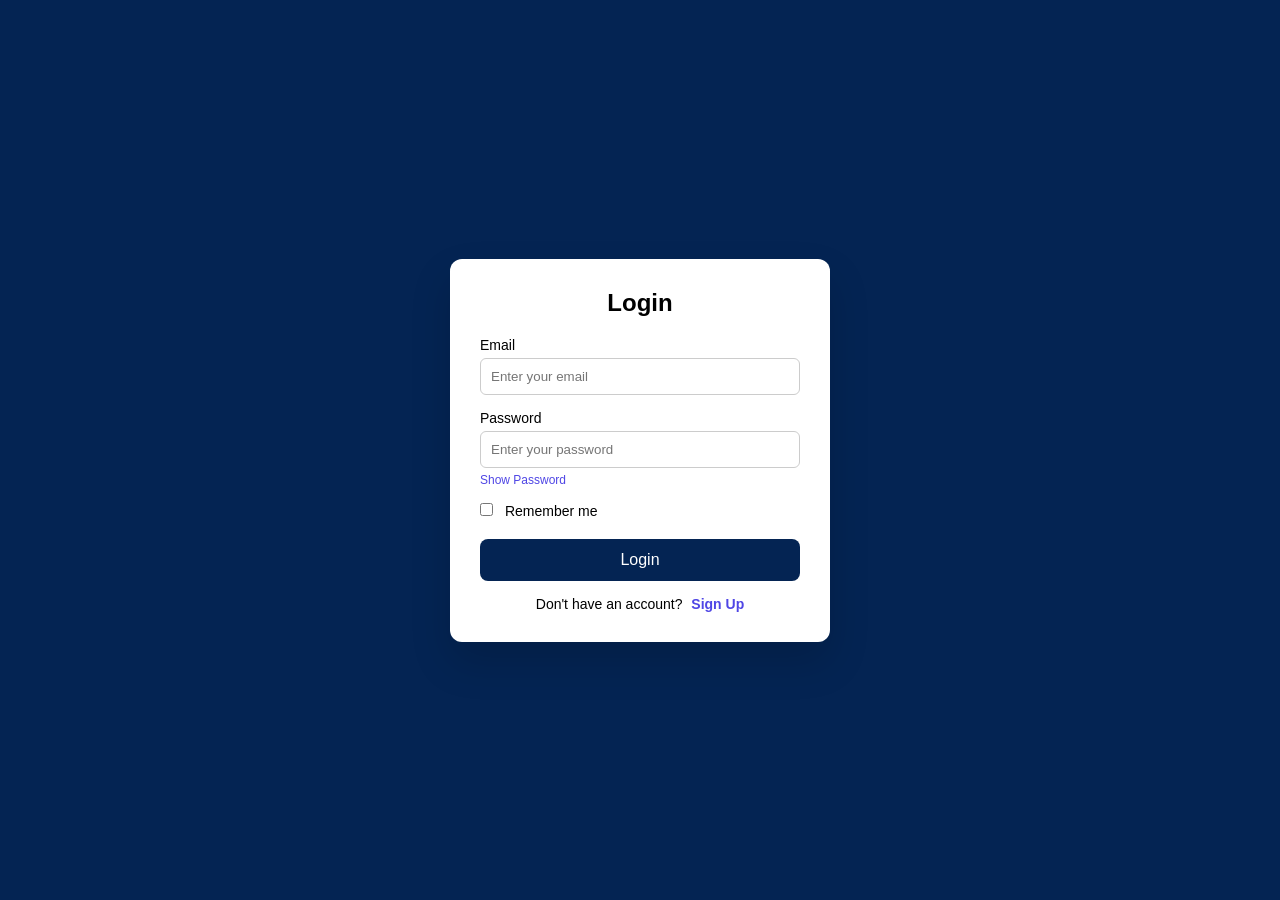
==== profile.html @ 387e7965 "初始化项目：上传glm" ====
<!DOCTYPE html>
<html lang="en">

<head>
    <meta charset="UTF-8" />
    <meta name="viewport" content="width=device-width, initial-scale=1.0" />
    <title>Profile</title>
    <link rel="stylesheet" href="style.css" />
</head>

<body>
    <div class="container profile-container">
        <div class="profile-header">
            <div class="avatar" id="avatar"></div>
            <h2 id="userName">Loading...</h2>
            <p class="user-email" id="userEmail"></p>
        </div>

        <div class="profile-info">
            <div class="info-item">
                <span class="info-label">Account Created</span>
                <span class="info-value" id="createdAt">-</span>
            </div>
            <div class="info-item">
                <span class="info-label">Last Login</span>
                <span class="info-value" id="lastLogin">-</span>
            </div>
        </div>

        <div class="profile-actions">
            <button class="btn-logout" id="logoutBtn">Logout</button>
        </div>

        <div class="success" id="successMsg"></div>
    </div>

    <script>
        const CURRENT_USER_KEY = "currentUser";
        const USERS_KEY = "users";

        function getCurrentUser() {
            const user = localStorage.getItem(CURRENT_USER_KEY);
            return user ? JSON.parse(user) : null;
        }

        function clearCurrentUser() {
            localStorage.removeItem(CURRENT_USER_KEY);
        }

        function findUserById(id) {
            const users = localStorage.getItem(USERS_KEY);
            if (users) {
                const parsed = JSON.parse(users);
                return parsed.find(u => u.id === id);
            }
            return null;
        }

        function formatDate(isoString) {
            if (!isoString) return "-";
            const date = new Date(isoString);
            return date.toLocaleDateString("en-US", {
                year: "numeric",
                month: "long",
                day: "numeric",
                hour: "2-digit",
                minute: "2-digit"
            });
        }

        function checkAuth() {
            const currentUser = getCurrentUser();
            if (!currentUser) {
                window.location.href = "index.html";
                return null;
            }
            return currentUser;
        }

        function displayUserInfo(currentUser) {
            const fullUser = findUserById(currentUser.id);
            
            document.getElementById("userName").innerText = currentUser.name || "User";
            document.getElementById("userEmail").innerText = currentUser.email || "";
            
            const initial = currentUser.name ? currentUser.name.charAt(0).toUpperCase() : "U";
            document.getElementById("avatar").innerText = initial;
            
            if (fullUser) {
                document.getElementById("createdAt").innerText = formatDate(fullUser.createdAt);
            }
            
            document.getElementById("lastLogin").innerText = formatDate(currentUser.loginAt);
        }

        function logout() {
            clearCurrentUser();
            window.location.href = "index.html";
        }

        document.addEventListener("DOMContentLoaded", function () {
            const currentUser = checkAuth();
            if (currentUser) {
                displayUserInfo(currentUser);
            }

            document.getElementById("logoutBtn").addEventListener("click", logout);
        });
    </script>
</body>

</html>
---- style.css ----
* {
  margin: 0;
  padding: 0;
  box-sizing: border-box;
  font-family: "Segoe UI", sans-serif;
}

body::-webkit-scrollbar {
  display: none;
}

body {
  min-height: 100vh;
  display: flex;
  justify-content: center;
  align-items: center;
  background: #042453;
}

.container {
  background: #ffffff;
  width: 380px;
  padding: 30px;
  border-radius: 12px;
  box-shadow: 0 20px 40px rgba(0, 0, 0, 0.15);
}

h2 {
  text-align: center;
  margin-bottom: 20px;
}

.input-group {
  margin-bottom: 15px;
}

.input-group label {
  display: block;
  font-size: 14px;
  margin-bottom: 5px;
}

.input-group input {
  width: 100%;
  padding: 10px;
  border-radius: 6px;
  border: 1px solid #ccc;
  outline: none;
}

.input-group input:focus {
  border-color: #6366f1;
}

.error {
  color: red;
  font-size: 12px;
  margin-top: 5px;
  display: none;
}

button {
  width: 100%;
  padding: 12px;
  background: #042453;
  color: white;
  border: none;
  border-radius: 8px;
  font-size: 16px;
  cursor: pointer;
  margin-top: 10px;
}

button:hover {
  background: #4338ca;
}

.toggle {
  text-align: center;
  margin-top: 15px;
  font-size: 14px;
}

.toggle-link {
  color: #4f46e5;
  cursor: pointer;
  font-weight: bold;
  margin-left: 5px;
}

.success {
  text-align: center;
  color: green;
  margin-top: 10px;
  display: none;
}

.password-toggle {
  font-size: 12px;
  color: #4f46e5;
  cursor: pointer;
  margin-top: 5px;
  display: inline-block;
}

#nameGroup {
  display: none;
}

#confirmGroup {
  display: none;
}

.checkbox-group {
  margin-bottom: 10px;
}

.checkbox-label {
  display: flex;
  align-items: center;
  cursor: pointer;
  font-size: 14px;
}

.checkbox-label input[type="checkbox"] {
  width: auto;
  margin-right: 8px;
  cursor: pointer;
}

.profile-container {
  width: 400px;
}

.profile-header {
  text-align: center;
  margin-bottom: 25px;
}

.avatar {
  width: 80px;
  height: 80px;
  background: linear-gradient(135deg, #042453, #4f46e5);
  border-radius: 50%;
  display: flex;
  justify-content: center;
  align-items: center;
  margin: 0 auto 15px;
  font-size: 32px;
  color: white;
  font-weight: bold;
}

.profile-header h2 {
  margin-bottom: 5px;
  color: #042453;
}

.user-email {
  color: #666;
  font-size: 14px;
}

.profile-info {
  background: #f8f9fa;
  border-radius: 8px;
  padding: 15px;
  margin-bottom: 20px;
}

.info-item {
  display: flex;
  justify-content: space-between;
  padding: 10px 0;
  border-bottom: 1px solid #e9ecef;
}

.info-item:last-child {
  border-bottom: none;
}

.info-label {
  color: #666;
  font-size: 14px;
}

.info-value {
  color: #042453;
  font-size: 14px;
  font-weight: 500;
}

.profile-actions {
  margin-top: 20px;
}

.btn-logout {
  background: #dc3545;
}

.btn-logout:hover {
  background: #c82333;
}
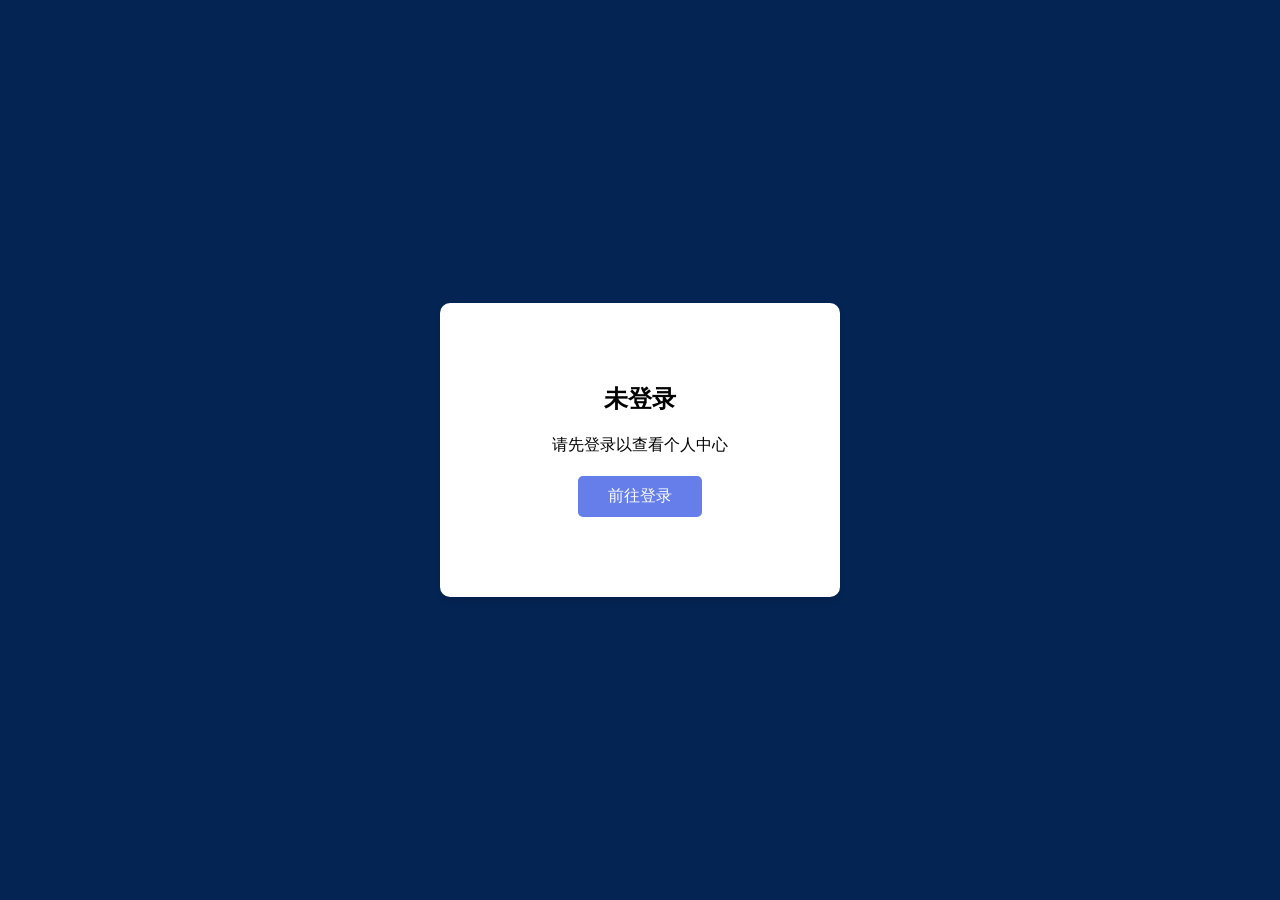
==== commit 362e2f90: "初始化项目：上传kimi-2.5" ====
--- a/profile.html
+++ b/profile.html
@@ -1,112 +1,232 @@
 <!DOCTYPE html>
 <html lang="en">
-
 <head>
-    <meta charset="UTF-8" />
-    <meta name="viewport" content="width=device-width, initial-scale=1.0" />
-    <title>Profile</title>
-    <link rel="stylesheet" href="style.css" />
+    <meta charset="UTF-8">
+    <meta name="viewport" content="width=device-width, initial-scale=1.0">
+    <title>个人中心 - Profile</title>
+    <link rel="stylesheet" href="style.css">
+    <style>
+        .profile-container {
+            max-width: 600px;
+            margin: 50px auto;
+            padding: 30px;
+            background: white;
+            border-radius: 10px;
+            box-shadow: 0 4px 6px rgba(0, 0, 0, 0.1);
+        }
+
+        .profile-header {
+            text-align: center;
+            margin-bottom: 30px;
+            padding-bottom: 20px;
+            border-bottom: 2px solid #f0f0f0;
+        }
+
+        .profile-avatar {
+            width: 100px;
+            height: 100px;
+            border-radius: 50%;
+            background: linear-gradient(135deg, #667eea 0%, #764ba2 100%);
+            display: flex;
+            align-items: center;
+            justify-content: center;
+            margin: 0 auto 15px;
+            font-size: 40px;
+            color: white;
+            font-weight: bold;
+        }
+
+        .profile-info {
+            margin-bottom: 20px;
+        }
+
+        .info-item {
+            display: flex;
+            justify-content: space-between;
+            padding: 15px;
+            background: #f8f9fa;
+            border-radius: 8px;
+            margin-bottom: 10px;
+        }
+
+        .info-label {
+            font-weight: bold;
+            color: #666;
+        }
+
+        .info-value {
+            color: #333;
+        }
+
+        .logout-btn {
+            width: 100%;
+            padding: 12px;
+            background: #dc3545;
+            color: white;
+            border: none;
+            border-radius: 5px;
+            cursor: pointer;
+            font-size: 16px;
+            margin-top: 20px;
+        }
+
+        .logout-btn:hover {
+            background: #c82333;
+        }
+
+        .back-btn {
+            display: inline-block;
+            margin-bottom: 20px;
+            color: #667eea;
+            text-decoration: none;
+        }
+
+        .back-btn:hover {
+            text-decoration: underline;
+        }
+
+        .session-info {
+            margin-top: 20px;
+            padding: 15px;
+            background: #e7f3ff;
+            border-radius: 8px;
+            font-size: 14px;
+            color: #666;
+        }
+
+        .not-logged-in {
+            text-align: center;
+            padding: 50px;
+        }
+
+        .login-link {
+            display: inline-block;
+            margin-top: 20px;
+            padding: 10px 30px;
+            background: #667eea;
+            color: white;
+            text-decoration: none;
+            border-radius: 5px;
+        }
+    </style>
 </head>
-
 <body>
-    <div class="container profile-container">
-        <div class="profile-header">
-            <div class="avatar" id="avatar"></div>
-            <h2 id="userName">Loading...</h2>
-            <p class="user-email" id="userEmail"></p>
-        </div>
-
-        <div class="profile-info">
-            <div class="info-item">
-                <span class="info-label">Account Created</span>
-                <span class="info-value" id="createdAt">-</span>
-            </div>
-            <div class="info-item">
-                <span class="info-label">Last Login</span>
-                <span class="info-value" id="lastLogin">-</span>
-            </div>
-        </div>
-
-        <div class="profile-actions">
-            <button class="btn-logout" id="logoutBtn">Logout</button>
-        </div>
-
-        <div class="success" id="successMsg"></div>
+    <div class="profile-container" id="profileContainer">
+        <!-- 内容将通过JavaScript动态加载 -->
     </div>
 
     <script>
-        const CURRENT_USER_KEY = "currentUser";
-        const USERS_KEY = "users";
-
+        // 存储键名常量（与script.js保持一致）
+        const STORAGE_KEYS = {
+            USERS: "auth_users",
+            SESSION: "auth_session",
+            CURRENT_USER: "current_user"
+        };
+
+        // 获取会话
+        function getSession() {
+            const session = localStorage.getItem(STORAGE_KEYS.SESSION);
+            return session ? JSON.parse(session) : null;
+        }
+
+        // 获取当前用户
         function getCurrentUser() {
-            const user = localStorage.getItem(CURRENT_USER_KEY);
+            const user = localStorage.getItem(STORAGE_KEYS.CURRENT_USER);
             return user ? JSON.parse(user) : null;
         }
 
-        function clearCurrentUser() {
-            localStorage.removeItem(CURRENT_USER_KEY);
-        }
-
-        function findUserById(id) {
-            const users = localStorage.getItem(USERS_KEY);
-            if (users) {
-                const parsed = JSON.parse(users);
-                return parsed.find(u => u.id === id);
+        // 清除会话
+        function clearSession() {
+            localStorage.removeItem(STORAGE_KEYS.SESSION);
+            localStorage.removeItem(STORAGE_KEYS.CURRENT_USER);
+        }
+
+        // 格式化日期
+        function formatDate(dateString) {
+            const date = new Date(dateString);
+            return date.toLocaleString('zh-CN', {
+                year: 'numeric',
+                month: '2-digit',
+                day: '2-digit',
+                hour: '2-digit',
+                minute: '2-digit'
+            });
+        }
+
+        // 检查登录状态并显示内容
+        function initProfile() {
+            const container = document.getElementById('profileContainer');
+            const session = getSession();
+            const user = getCurrentUser();
+
+            // 检查是否已登录且会话未过期
+            if (!session || !session.isLoggedIn || session.expiresAt <= Date.now() || !user) {
+                // 未登录或会话已过期
+                container.innerHTML = `
+                    <div class="not-logged-in">
+                        <h2>未登录</h2>
+                        <p>请先登录以查看个人中心</p>
+                        <a href="index.html" class="login-link">前往登录</a>
+                    </div>
+                `;
+                return;
             }
-            return null;
-        }
-
-        function formatDate(isoString) {
-            if (!isoString) return "-";
-            const date = new Date(isoString);
-            return date.toLocaleDateString("en-US", {
-                year: "numeric",
-                month: "long",
-                day: "numeric",
-                hour: "2-digit",
-                minute: "2-digit"
-            });
-        }
-
-        function checkAuth() {
-            const currentUser = getCurrentUser();
-            if (!currentUser) {
-                window.location.href = "index.html";
-                return null;
+
+            // 计算会话剩余时间
+            const remainingTime = Math.ceil((session.expiresAt - Date.now()) / (1000 * 60 * 60));
+            const loginTime = formatDate(session.loginTime);
+
+            // 显示用户信息
+            const firstLetter = user.name.charAt(0).toUpperCase();
+            
+            container.innerHTML = `
+                <a href="index.html" class="back-btn">← 返回首页</a>
+                
+                <div class="profile-header">
+                    <div class="profile-avatar">${firstLetter}</div>
+                    <h2>欢迎回来，${user.name}</h2>
+                    <p style="color: #666;">个人中心</p>
+                </div>
+
+                <div class="profile-info">
+                    <div class="info-item">
+                        <span class="info-label">用户名</span>
+                        <span class="info-value">${user.name}</span>
+                    </div>
+                    <div class="info-item">
+                        <span class="info-label">邮箱</span>
+                        <span class="info-value">${user.email}</span>
+                    </div>
+                    <div class="info-item">
+                        <span class="info-label">用户ID</span>
+                        <span class="info-value">${user.id}</span>
+                    </div>
+                    <div class="info-item">
+                        <span class="info-label">注册时间</span>
+                        <span class="info-value">${formatDate(user.createdAt)}</span>
+                    </div>
+                </div>
+
+                <div class="session-info">
+                    <strong>会话信息</strong><br>
+                    登录时间：${loginTime}<br>
+                    会话将在约 ${remainingTime} 小时后过期
+                </div>
+
+                <button class="logout-btn" onclick="logout()">退出登录</button>
+            `;
+        }
+
+        // 退出登录
+        function logout() {
+            if (confirm('确定要退出登录吗？')) {
+                clearSession();
+                window.location.href = 'index.html';
             }
-            return currentUser;
-        }
-
-        function displayUserInfo(currentUser) {
-            const fullUser = findUserById(currentUser.id);
-            
-            document.getElementById("userName").innerText = currentUser.name || "User";
-            document.getElementById("userEmail").innerText = currentUser.email || "";
-            
-            const initial = currentUser.name ? currentUser.name.charAt(0).toUpperCase() : "U";
-            document.getElementById("avatar").innerText = initial;
-            
-            if (fullUser) {
-                document.getElementById("createdAt").innerText = formatDate(fullUser.createdAt);
-            }
-            
-            document.getElementById("lastLogin").innerText = formatDate(currentUser.loginAt);
-        }
-
-        function logout() {
-            clearCurrentUser();
-            window.location.href = "index.html";
-        }
-
-        document.addEventListener("DOMContentLoaded", function () {
-            const currentUser = checkAuth();
-            if (currentUser) {
-                displayUserInfo(currentUser);
-            }
-
-            document.getElementById("logoutBtn").addEventListener("click", logout);
-        });
+        }
+
+        // 页面加载时初始化
+        document.addEventListener('DOMContentLoaded', initProfile);
     </script>
 </body>
-
 </html>
